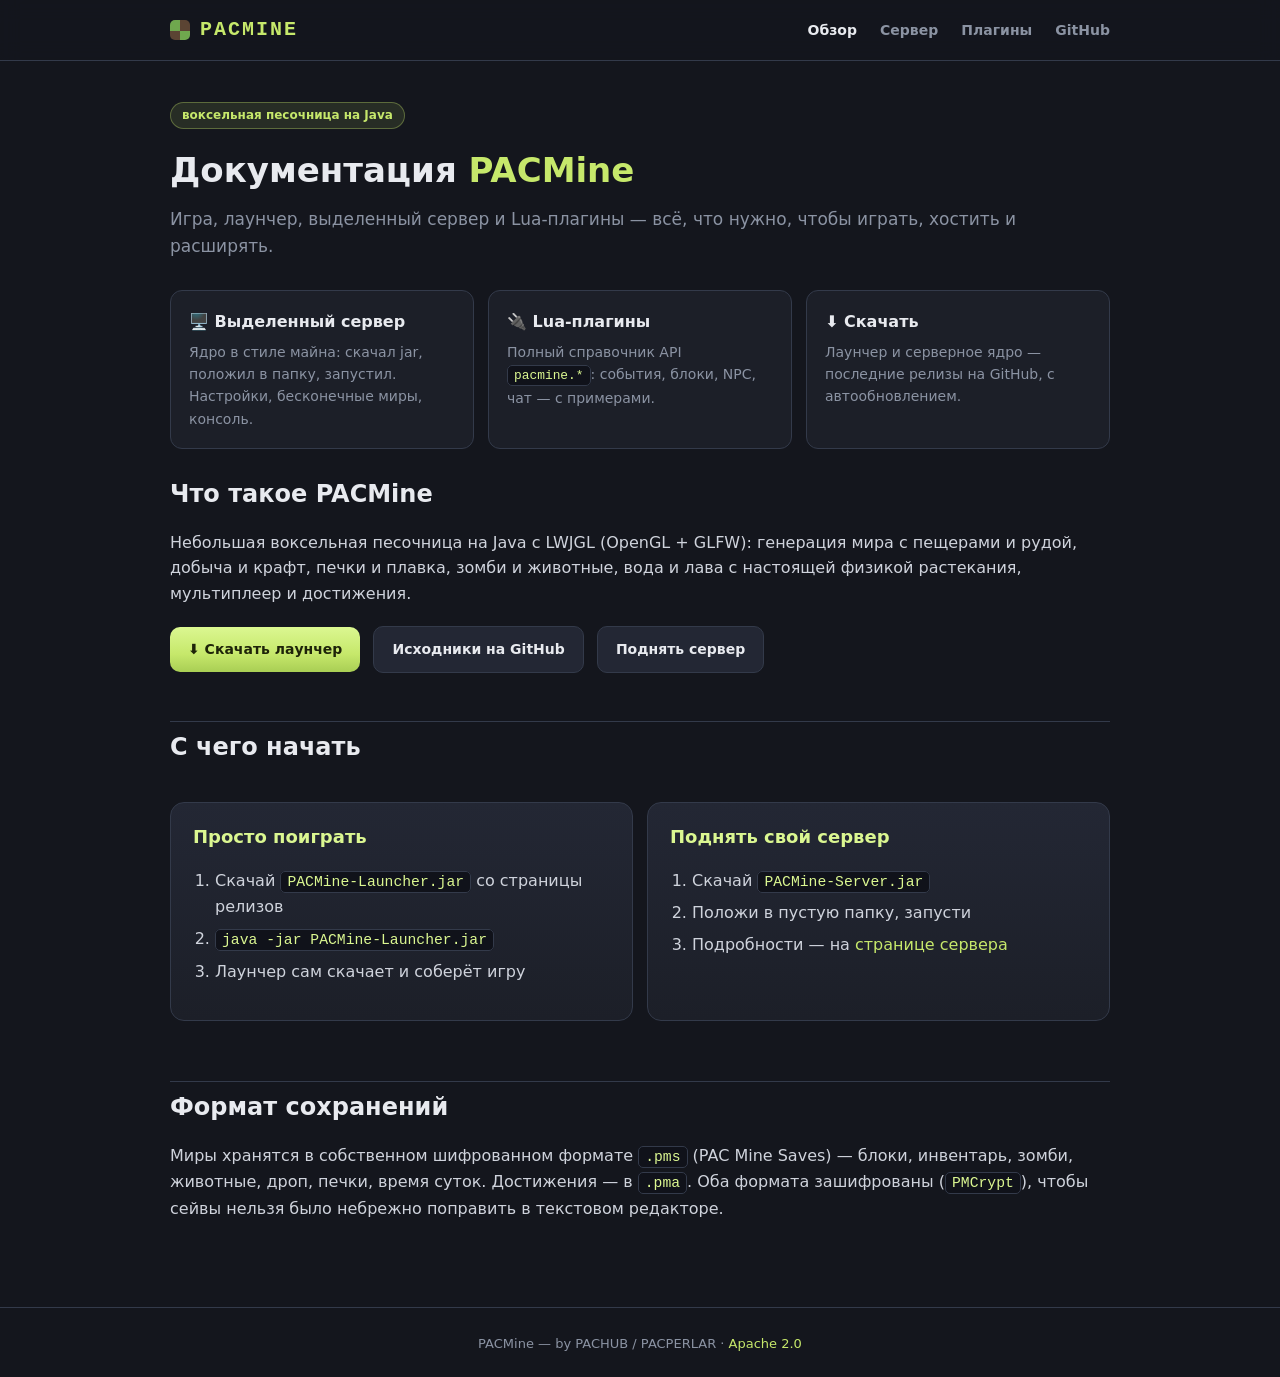
==== docs/index.html @ 01414388 "Add GitHub Pages docs site: server + Lua plugin reference Static site under docs/ (no Jekyll, plain " ====
<!doctype html>
<html lang="ru">
<head>
<meta charset="utf-8">
<meta name="viewport" content="width=device-width, initial-scale=1">
<title>PACMine — документация</title>
<link rel="stylesheet" href="style.css">
</head>
<body>
<header><div class="hrow">
  <div class="logo"><span class="px"></span>PACMINE</div>
  <nav>
    <a href="index.html" class="active">Обзор</a>
    <a href="server.html">Сервер</a>
    <a href="plugins.html">Плагины</a>
    <a href="https://github.com/PacHub228/PACMine" target="_blank">GitHub</a>
  </nav>
</div></header>

<div class="wrap">
  <div class="badge">воксельная песочница на Java</div>
  <h1>Документация <span class="accent">PACMine</span></h1>
  <p class="lead">Игра, лаунчер, выделенный сервер и Lua-плагины — всё, что нужно, чтобы играть, хостить и расширять.</p>

  <div class="grid">
    <a class="tile" href="server.html">
      <h3>🖥️ Выделенный сервер</h3>
      <p>Ядро в стиле майна: скачал jar, положил в папку, запустил. Настройки, бесконечные миры, консоль.</p>
    </a>
    <a class="tile" href="plugins.html">
      <h3>🔌 Lua-плагины</h3>
      <p>Полный справочник API <code>pacmine.*</code>: события, блоки, NPC, чат — с примерами.</p>
    </a>
    <a class="tile" href="https://github.com/PacHub228/PACMine/releases" target="_blank">
      <h3>⬇️ Скачать</h3>
      <p>Лаунчер и серверное ядро — последние релизы на GitHub, с автообновлением.</p>
    </a>
  </div>

  <h2>Что такое PACMine</h2>
  <p>
    Небольшая воксельная песочница на Java с LWJGL (OpenGL + GLFW): генерация мира с пещерами и рудой,
    добыча и крафт, печки и плавка, зомби и животные, вода и лава с настоящей физикой растекания,
    мультиплеер и достижения.
  </p>
  <div class="btn-row">
    <a class="btn primary" href="https://github.com/PacHub228/PACMine/releases" target="_blank">⬇ Скачать лаунчер</a>
    <a class="btn ghost" href="https://github.com/PacHub228/PACMine" target="_blank">Исходники на GitHub</a>
    <a class="btn ghost" href="server.html">Поднять сервер</a>
  </div>

  <h2>С чего начать</h2>
  <div class="grid two">
    <div class="card">
      <h3 style="margin-top:0">Просто поиграть</h3>
      <ol>
        <li>Скачай <code>PACMine-Launcher.jar</code> со страницы релизов</li>
        <li><code>java -jar PACMine-Launcher.jar</code></li>
        <li>Лаунчер сам скачает и соберёт игру</li>
      </ol>
    </div>
    <div class="card">
      <h3 style="margin-top:0">Поднять свой сервер</h3>
      <ol>
        <li>Скачай <code>PACMine-Server.jar</code></li>
        <li>Положи в пустую папку, запусти</li>
        <li>Подробности — на <a href="server.html">странице сервера</a></li>
      </ol>
    </div>
  </div>

  <h2>Формат сохранений</h2>
  <p>
    Миры хранятся в собственном шифрованном формате <code>.pms</code> (PAC Mine Saves) — блоки, инвентарь,
    зомби, животные, дроп, печки, время суток. Достижения — в <code>.pma</code>. Оба формата зашифрованы
    (<code>PMCrypt</code>), чтобы сейвы нельзя было небрежно поправить в текстовом редакторе.
  </p>
</div>

<footer>PACMine — by PACHUB / PACPERLAR · <a href="https://github.com/PacHub228/PACMine/blob/main/LICENSE">Apache 2.0</a></footer>
</body>
</html>
---- docs/style.css ----
:root {
  --bg: #14161d; --panel: #1c1f28; --panel2: #232734; --border: #333a4a;
  --accent: #c6e86b; --accent2: #dbf791; --text: #e8eaef; --sub: #8b93a3;
  --ink: #1e2409; --code-bg: #10121a;
}
* { box-sizing: border-box; }
html { scroll-behavior: smooth; }
body {
  margin: 0; background: var(--bg); color: var(--text);
  font-family: system-ui, -apple-system, 'Segoe UI', Roboto, sans-serif;
  line-height: 1.6;
}
a { color: var(--accent); text-decoration: none; }
a:hover { text-decoration: underline; }
header {
  position: sticky; top: 0; z-index: 10;
  background: #14161dee; backdrop-filter: blur(10px);
  border-bottom: 1px solid var(--border);
}
.hrow {
  max-width: 980px; margin: 0 auto; padding: 14px 20px;
  display: flex; justify-content: space-between; align-items: center; flex-wrap: wrap; gap: 10px;
}
.logo {
  display: flex; align-items: center; gap: 10px;
  font-family: ui-monospace, Consolas, monospace; font-weight: 800; font-size: 20px;
  color: var(--accent); letter-spacing: 2px;
}
.logo .px {
  width: 20px; height: 20px; border-radius: 5px;
  background: conic-gradient(from 90deg at 50% 55%, #6fa84e 0 25%, #5b4433 0 50%, #6fa84e 0 75%, #5b4433 0);
}
nav a { color: var(--sub); font-weight: 600; font-size: 14px; margin-left: 18px; }
nav a:hover, nav a.active { color: var(--text); text-decoration: none; }
.wrap { max-width: 980px; margin: 0 auto; padding: 40px 20px 70px; }
h1 { font-size: 34px; margin: 0 0 8px; }
h1 .accent, h2 .accent { color: var(--accent); }
.lead { color: var(--sub); font-size: 17px; margin: 0 0 30px; }
h2 { font-size: 24px; margin: 44px 0 14px; padding-top: 6px; border-top: 1px solid var(--border); }
h2:first-of-type { border-top: none; margin-top: 0; }
h3 { font-size: 18px; margin: 26px 0 10px; color: var(--accent2); }
p { color: #cfd3dc; }
ul, ol { color: #cfd3dc; padding-left: 22px; }
li { margin: 6px 0; }
code {
  background: var(--code-bg); border: 1px solid var(--border); border-radius: 5px;
  padding: 2px 6px; font-family: ui-monospace, Consolas, monospace; font-size: 0.92em; color: var(--accent2);
}
pre {
  background: var(--code-bg); border: 1px solid var(--border); border-radius: 10px;
  padding: 16px 18px; overflow-x: auto; font-size: 14px;
}
pre code { background: none; border: none; padding: 0; color: #d7dbe4; }
.card {
  background: linear-gradient(180deg, var(--panel2), var(--panel));
  border: 1px solid var(--border); border-radius: 14px; padding: 20px 22px; margin: 16px 0;
}
.grid { display: grid; grid-template-columns: repeat(3, 1fr); gap: 14px; margin: 20px 0; }
@media (max-width: 800px) { .grid { grid-template-columns: 1fr; } .grid.two { grid-template-columns: 1fr; } }
.grid.two { grid-template-columns: repeat(2, 1fr); }
.tile {
  background: var(--panel); border: 1px solid var(--border); border-radius: 12px; padding: 18px;
  transition: transform .15s, border-color .15s;
}
.tile:hover { transform: translateY(-2px); border-color: #4a5468; }
.tile h3 { margin: 0 0 6px; font-size: 16px; color: var(--text); }
.tile p { margin: 0; font-size: 14px; color: var(--sub); }
table { border-collapse: collapse; width: 100%; margin: 14px 0; font-size: 14px; }
th, td { text-align: left; padding: 9px 12px; border-bottom: 1px solid var(--border); vertical-align: top; }
th { color: var(--sub); font-size: 12px; text-transform: uppercase; letter-spacing: .5px; }
td code { white-space: nowrap; }
.btn {
  display: inline-flex; align-items: center; gap: 8px; padding: 11px 18px; border-radius: 10px;
  font-weight: 700; font-size: 14px; margin: 4px 8px 4px 0;
}
.btn.primary { background: linear-gradient(180deg, var(--accent2), var(--accent) 60%, #a9ce54); color: var(--ink); }
.btn.primary:hover { text-decoration: none; filter: brightness(1.05); }
.btn.ghost { background: var(--panel2); border: 1px solid var(--border); color: var(--text); }
.btn.ghost:hover { text-decoration: none; background: #2a3040; }
.badge {
  display: inline-block; background: #c6e86b1c; color: var(--accent); border: 1px solid #c6e86b55;
  border-radius: 999px; padding: 3px 11px; font-size: 12px; font-weight: 700; margin-bottom: 14px;
}
.note {
  border-left: 3px solid var(--accent); background: #c6e86b0f; border-radius: 0 8px 8px 0;
  padding: 10px 16px; color: #cfd3dc; font-size: 14px; margin: 16px 0;
}
footer {
  border-top: 1px solid var(--border); color: var(--sub); font-size: 13px;
  text-align: center; padding: 26px 20px;
}
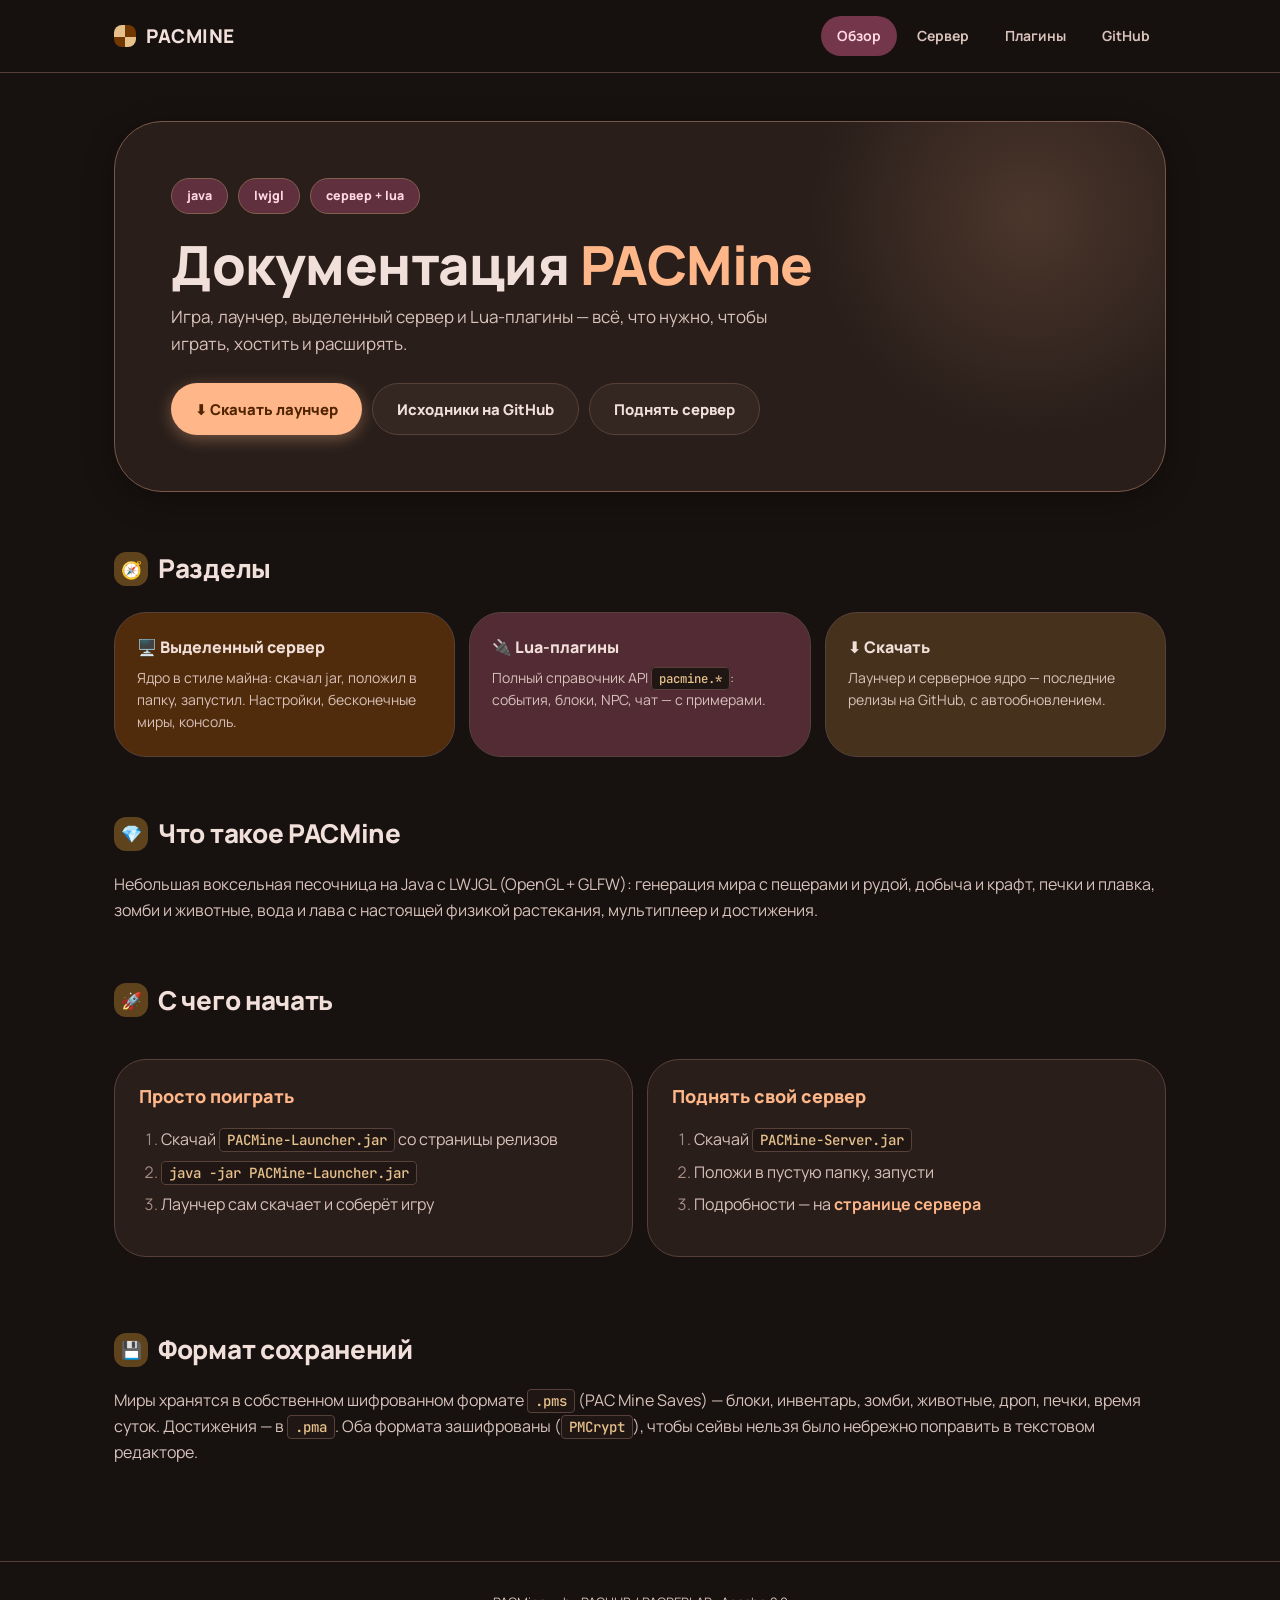
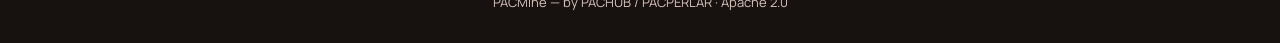
==== commit 322300df: "Restyle docs site to match pacperlar.online design language Warm dark Material-3 token system (peach" ====
--- a/docs/index.html
+++ b/docs/index.html
@@ -18,41 +18,50 @@
 </div></header>
 
 <div class="wrap">
-  <div class="badge">воксельная песочница на Java</div>
-  <h1>Документация <span class="accent">PACMine</span></h1>
-  <p class="lead">Игра, лаунчер, выделенный сервер и Lua-плагины — всё, что нужно, чтобы играть, хостить и расширять.</p>
+  <div class="hero">
+    <div class="hero-box">
+      <div class="chips">
+        <span class="chip">java</span>
+        <span class="chip">lwjgl</span>
+        <span class="chip">сервер + lua</span>
+      </div>
+      <h1>Документация <span class="accent">PACMine</span></h1>
+      <p class="lead">Игра, лаунчер, выделенный сервер и Lua-плагины — всё, что нужно, чтобы играть, хостить и расширять.</p>
+      <div class="btn-row">
+        <a class="btn btn-pri" href="https://github.com/PacHub228/PACMine/releases" target="_blank">⬇ Скачать лаунчер</a>
+        <a class="btn btn-ton" href="https://github.com/PacHub228/PACMine" target="_blank">Исходники на GitHub</a>
+        <a class="btn btn-ton" href="server.html">Поднять сервер</a>
+      </div>
+    </div>
+  </div>
 
+  <h2><span class="ic">🧭</span>Разделы</h2>
   <div class="grid">
-    <a class="tile" href="server.html">
+    <a class="tile t-primary" href="server.html">
       <h3>🖥️ Выделенный сервер</h3>
       <p>Ядро в стиле майна: скачал jar, положил в папку, запустил. Настройки, бесконечные миры, консоль.</p>
     </a>
-    <a class="tile" href="plugins.html">
+    <a class="tile t-secondary" href="plugins.html">
       <h3>🔌 Lua-плагины</h3>
       <p>Полный справочник API <code>pacmine.*</code>: события, блоки, NPC, чат — с примерами.</p>
     </a>
-    <a class="tile" href="https://github.com/PacHub228/PACMine/releases" target="_blank">
+    <a class="tile t-tertiary" href="https://github.com/PacHub228/PACMine/releases" target="_blank">
       <h3>⬇️ Скачать</h3>
       <p>Лаунчер и серверное ядро — последние релизы на GitHub, с автообновлением.</p>
     </a>
   </div>
 
-  <h2>Что такое PACMine</h2>
+  <h2><span class="ic">💎</span>Что такое PACMine</h2>
   <p>
     Небольшая воксельная песочница на Java с LWJGL (OpenGL + GLFW): генерация мира с пещерами и рудой,
     добыча и крафт, печки и плавка, зомби и животные, вода и лава с настоящей физикой растекания,
     мультиплеер и достижения.
   </p>
-  <div class="btn-row">
-    <a class="btn primary" href="https://github.com/PacHub228/PACMine/releases" target="_blank">⬇ Скачать лаунчер</a>
-    <a class="btn ghost" href="https://github.com/PacHub228/PACMine" target="_blank">Исходники на GitHub</a>
-    <a class="btn ghost" href="server.html">Поднять сервер</a>
-  </div>
 
-  <h2>С чего начать</h2>
+  <h2><span class="ic">🚀</span>С чего начать</h2>
   <div class="grid two">
     <div class="card">
-      <h3 style="margin-top:0">Просто поиграть</h3>
+      <h3>Просто поиграть</h3>
       <ol>
         <li>Скачай <code>PACMine-Launcher.jar</code> со страницы релизов</li>
         <li><code>java -jar PACMine-Launcher.jar</code></li>
@@ -60,16 +69,16 @@
       </ol>
     </div>
     <div class="card">
-      <h3 style="margin-top:0">Поднять свой сервер</h3>
+      <h3>Поднять свой сервер</h3>
       <ol>
         <li>Скачай <code>PACMine-Server.jar</code></li>
         <li>Положи в пустую папку, запусти</li>
-        <li>Подробности — на <a href="server.html">странице сервера</a></li>
+        <li>Подробности — на <a class="link" href="server.html">странице сервера</a></li>
       </ol>
     </div>
   </div>
 
-  <h2>Формат сохранений</h2>
+  <h2><span class="ic">💾</span>Формат сохранений</h2>
   <p>
     Миры хранятся в собственном шифрованном формате <code>.pms</code> (PAC Mine Saves) — блоки, инвентарь,
     зомби, животные, дроп, печки, время суток. Достижения — в <code>.pma</code>. Оба формата зашифрованы
--- a/docs/style.css
+++ b/docs/style.css
@@ -1,91 +1,165 @@
+@import url('https://fonts.googleapis.com/css2?family=Manrope:wght@400;500;600;700;800;900&family=JetBrains+Mono:wght@500;700&display=swap');
+
 :root {
-  --bg: #14161d; --panel: #1c1f28; --panel2: #232734; --border: #333a4a;
-  --accent: #c6e86b; --accent2: #dbf791; --text: #e8eaef; --sub: #8b93a3;
-  --ink: #1e2409; --code-bg: #10121a;
+  --r-xs: 4px; --r-sm: 8px; --r-md: 12px; --r-lg: 16px; --r-xl: 28px; --r-2xl: 32px; --r-3xl: 48px; --r-full: 9999px;
+
+  --c-orange: #f6a14e; --c-coral: #ea7466; --c-pink: #e94e87; --c-peach: #3b2721;
+  --c-primary: #ffb689; --c-on-primary: #512400; --c-primary-container: #713800; --c-on-primary-container: #ffdbc7;
+  --c-secondary: #ffb0c7; --c-on-secondary: #552033; --c-secondary-container: #74364a; --c-on-secondary-container: #ffd8e3;
+  --c-tertiary: #e7c18c; --c-on-tertiary: #422c08; --c-tertiary-container: #5e431d; --c-on-tertiary-container: #ffddb1;
+  --c-surface: #17110f; --c-on-surface: #f1dfda; --c-on-surface-v: #d8c2ba;
+  --c-surface-lo: #201714; --c-surface-md: #291e1a; --c-surface-hi: #342620; --c-surface-xhi: #423129;
+  --c-outline: #a58b82; --c-outline-v: #574139;
+
+  --f-brand: "Manrope", system-ui, sans-serif;
+  --f-mono: "JetBrains Mono", Consolas, monospace;
 }
 * { box-sizing: border-box; }
 html { scroll-behavior: smooth; }
 body {
-  margin: 0; background: var(--bg); color: var(--text);
-  font-family: system-ui, -apple-system, 'Segoe UI', Roboto, sans-serif;
-  line-height: 1.6;
+  margin: 0; min-height: 100dvh; background: var(--c-surface); color: var(--c-on-surface);
+  font-family: var(--f-brand); font-size: 16px; line-height: 1.6; -webkit-font-smoothing: antialiased;
+  overflow-x: hidden;
 }
-a { color: var(--accent); text-decoration: none; }
-a:hover { text-decoration: underline; }
+::selection { background: var(--c-primary); color: var(--c-on-primary); }
+a { color: inherit; text-decoration: none; }
+a.link { color: var(--c-primary); font-weight: 700; }
+a.link:hover { text-decoration: underline; }
+
 header {
   position: sticky; top: 0; z-index: 10;
-  background: #14161dee; backdrop-filter: blur(10px);
-  border-bottom: 1px solid var(--border);
+  background: color-mix(in srgb, var(--c-surface) 88%, transparent);
+  backdrop-filter: blur(10px); border-bottom: 1px solid var(--c-outline-v);
 }
 .hrow {
-  max-width: 980px; margin: 0 auto; padding: 14px 20px;
+  max-width: 1100px; margin: 0 auto; padding: 16px 24px;
   display: flex; justify-content: space-between; align-items: center; flex-wrap: wrap; gap: 10px;
 }
 .logo {
   display: flex; align-items: center; gap: 10px;
-  font-family: ui-monospace, Consolas, monospace; font-weight: 800; font-size: 20px;
-  color: var(--accent); letter-spacing: 2px;
+  font-weight: 900; font-size: 19px; letter-spacing: .5px; color: var(--c-on-surface);
 }
 .logo .px {
-  width: 20px; height: 20px; border-radius: 5px;
-  background: conic-gradient(from 90deg at 50% 55%, #6fa84e 0 25%, #5b4433 0 50%, #6fa84e 0 75%, #5b4433 0);
+  width: 22px; height: 22px; border-radius: var(--r-sm);
+  background: conic-gradient(from 90deg at 50% 55%, var(--c-tertiary) 0 25%, var(--c-primary-container) 0 50%, var(--c-tertiary) 0 75%, var(--c-primary-container) 0);
 }
-nav a { color: var(--sub); font-weight: 600; font-size: 14px; margin-left: 18px; }
-nav a:hover, nav a.active { color: var(--text); text-decoration: none; }
-.wrap { max-width: 980px; margin: 0 auto; padding: 40px 20px 70px; }
-h1 { font-size: 34px; margin: 0 0 8px; }
-h1 .accent, h2 .accent { color: var(--accent); }
-.lead { color: var(--sub); font-size: 17px; margin: 0 0 30px; }
-h2 { font-size: 24px; margin: 44px 0 14px; padding-top: 6px; border-top: 1px solid var(--border); }
-h2:first-of-type { border-top: none; margin-top: 0; }
-h3 { font-size: 18px; margin: 26px 0 10px; color: var(--accent2); }
-p { color: #cfd3dc; }
-ul, ol { color: #cfd3dc; padding-left: 22px; }
-li { margin: 6px 0; }
+nav { display: flex; align-items: center; gap: 4px; }
+nav a {
+  color: var(--c-on-surface-v); font-weight: 700; font-size: 14px;
+  padding: 9px 16px; border-radius: var(--r-full); transition: background .2s, color .2s;
+}
+nav a:hover { background: var(--c-surface-hi); color: var(--c-on-surface); text-decoration: none; }
+nav a.active { background: var(--c-secondary-container); color: var(--c-on-secondary-container); }
+
+.wrap { max-width: 1100px; margin: 0 auto; padding: 0 24px 80px; }
+
+.hero {
+  padding: 48px 0 12px;
+}
+.hero-box {
+  border-radius: var(--r-3xl); background: var(--c-surface-md);
+  border: 1px solid color-mix(in srgb, var(--c-primary) 20%, var(--c-outline-v));
+  padding: clamp(28px, 5vw, 56px); position: relative; overflow: hidden;
+  box-shadow: 0 8px 32px rgba(0,0,0,.25);
+}
+.hero-box::before {
+  content: ""; position: absolute; top: -40%; right: -10%; width: min(480px, 70vw); aspect-ratio: 1;
+  background: radial-gradient(circle, color-mix(in srgb, var(--c-primary) 16%, transparent), transparent 65%);
+  pointer-events: none;
+}
+.hero-box > * { position: relative; z-index: 1; }
+
+.chips { display: flex; flex-wrap: wrap; gap: 10px; margin-bottom: 22px; }
+.chip {
+  height: 36px; display: inline-flex; align-items: center; padding: 0 15px;
+  border-radius: var(--r-full); border: 1px solid color-mix(in srgb, var(--c-primary) 25%, var(--c-outline-v));
+  background: color-mix(in srgb, var(--c-secondary-container) 75%, transparent);
+  color: var(--c-on-secondary-container); font-weight: 800; font-size: .78rem;
+}
+
+h1 { font-size: clamp(36px, 6vw, 54px); font-weight: 900; line-height: 1.05; margin: 0 0 10px; letter-spacing: -.5px; }
+h1 .accent { color: var(--c-primary); }
+.lead { color: var(--c-on-surface-v); font-size: 17px; max-width: 640px; margin: 0 0 26px; }
+
+.btn-row { display: flex; flex-wrap: wrap; gap: 10px; }
+.btn {
+  position: relative; min-height: 52px; display: inline-flex; align-items: center; justify-content: center;
+  gap: 8px; padding: 0 24px; border-radius: var(--r-full); font-weight: 800; font-size: .93rem;
+  transition: transform .25s cubic-bezier(.2,.8,.2,1), box-shadow .2s, filter .2s;
+}
+.btn:hover { transform: translateY(-2px); text-decoration: none; }
+.btn-pri { background: var(--c-primary); color: var(--c-on-primary); box-shadow: 0 4px 16px color-mix(in srgb, var(--c-primary) 35%, transparent); }
+.btn-ton { background: var(--c-surface-hi); color: var(--c-on-surface); border: 1px solid var(--c-outline-v); }
+.btn-ton:hover { background: var(--c-surface-xhi); }
+
+h2 {
+  display: flex; align-items: center; gap: 10px;
+  font-size: 26px; font-weight: 900; margin: 56px 0 18px; letter-spacing: -.3px;
+}
+h2:first-of-type { margin-top: 44px; }
+h2 .ic {
+  display: inline-flex; align-items: center; justify-content: center; width: 34px; height: 34px;
+  border-radius: var(--r-md); background: var(--c-tertiary-container); color: var(--c-on-tertiary-container);
+  font-size: 17px; flex-shrink: 0;
+}
+h3 { font-size: 18px; font-weight: 800; margin: 26px 0 10px; color: var(--c-primary); }
+p { color: var(--c-on-surface-v); }
+ul, ol { color: var(--c-on-surface-v); padding-left: 22px; }
+li { margin: 7px 0; }
+li::marker { color: var(--c-outline); }
+
 code {
-  background: var(--code-bg); border: 1px solid var(--border); border-radius: 5px;
-  padding: 2px 6px; font-family: ui-monospace, Consolas, monospace; font-size: 0.92em; color: var(--accent2);
+  font-family: var(--f-mono); font-size: .88em; font-weight: 500;
+  background: var(--c-surface-lo); border: 1px solid var(--c-outline-v); border-radius: var(--r-xs);
+  padding: 2px 7px; color: var(--c-tertiary);
 }
 pre {
-  background: var(--code-bg); border: 1px solid var(--border); border-radius: 10px;
-  padding: 16px 18px; overflow-x: auto; font-size: 14px;
+  background: var(--c-surface-lo); border: 1px solid var(--c-outline-v); border-radius: var(--r-lg);
+  padding: 18px 20px; overflow-x: auto; font-size: 14px;
 }
-pre code { background: none; border: none; padding: 0; color: #d7dbe4; }
+pre code { background: none; border: none; padding: 0; color: var(--c-on-surface); font-weight: 400; }
+
+.grid { display: grid; grid-template-columns: repeat(3, 1fr); gap: 14px; margin: 22px 0; }
+.grid.two { grid-template-columns: repeat(2, 1fr); }
+@media (max-width: 800px) { .grid, .grid.two { grid-template-columns: 1fr; } }
+
+.tile {
+  border-radius: var(--r-2xl); padding: 22px; border: 1px solid var(--c-outline-v);
+  transition: transform .25s cubic-bezier(.2,.8,.2,1), box-shadow .25s;
+  display: block;
+}
+.tile:hover { transform: translateY(-4px); box-shadow: 0 12px 40px rgba(0,0,0,.3); text-decoration: none; }
+.tile.t-primary { background: color-mix(in srgb, var(--c-primary-container) 55%, var(--c-surface-md)); }
+.tile.t-secondary { background: color-mix(in srgb, var(--c-secondary-container) 55%, var(--c-surface-md)); }
+.tile.t-tertiary { background: color-mix(in srgb, var(--c-tertiary-container) 55%, var(--c-surface-md)); }
+.tile h3 { margin: 0 0 6px; font-size: 16px; color: var(--c-on-surface); }
+.tile p { margin: 0; font-size: 14px; color: var(--c-on-surface-v); }
+
 .card {
-  background: linear-gradient(180deg, var(--panel2), var(--panel));
-  border: 1px solid var(--border); border-radius: 14px; padding: 20px 22px; margin: 16px 0;
+  background: var(--c-surface-md); border: 1px solid var(--c-outline-v); border-radius: var(--r-2xl);
+  padding: 22px 24px; margin: 16px 0;
 }
-.grid { display: grid; grid-template-columns: repeat(3, 1fr); gap: 14px; margin: 20px 0; }
-@media (max-width: 800px) { .grid { grid-template-columns: 1fr; } .grid.two { grid-template-columns: 1fr; } }
-.grid.two { grid-template-columns: repeat(2, 1fr); }
-.tile {
-  background: var(--panel); border: 1px solid var(--border); border-radius: 12px; padding: 18px;
-  transition: transform .15s, border-color .15s;
+.card h3 { margin-top: 0; }
+
+table { border-collapse: separate; border-spacing: 0; width: 100%; margin: 16px 0; font-size: 14px; }
+th, td { text-align: left; padding: 11px 14px; border-bottom: 1px solid var(--c-outline-v); vertical-align: top; }
+th { color: var(--c-on-surface-v); font-size: 11px; text-transform: uppercase; letter-spacing: .6px; font-weight: 800; }
+td code { white-space: nowrap; }
+tr:last-child td { border-bottom: none; }
+
+.note {
+  border-left: 3px solid var(--c-primary); background: color-mix(in srgb, var(--c-primary-container) 25%, transparent);
+  border-radius: 0 var(--r-lg) var(--r-lg) 0; padding: 14px 18px; color: var(--c-on-surface-v); font-size: 14px; margin: 18px 0;
 }
-.tile:hover { transform: translateY(-2px); border-color: #4a5468; }
-.tile h3 { margin: 0 0 6px; font-size: 16px; color: var(--text); }
-.tile p { margin: 0; font-size: 14px; color: var(--sub); }
-table { border-collapse: collapse; width: 100%; margin: 14px 0; font-size: 14px; }
-th, td { text-align: left; padding: 9px 12px; border-bottom: 1px solid var(--border); vertical-align: top; }
-th { color: var(--sub); font-size: 12px; text-transform: uppercase; letter-spacing: .5px; }
-td code { white-space: nowrap; }
-.btn {
-  display: inline-flex; align-items: center; gap: 8px; padding: 11px 18px; border-radius: 10px;
-  font-weight: 700; font-size: 14px; margin: 4px 8px 4px 0;
+
+.badge {
+  display: inline-flex; align-items: center; height: 34px; padding: 0 16px; margin-bottom: 18px;
+  border-radius: var(--r-full); background: color-mix(in srgb, var(--c-tertiary-container) 70%, transparent);
+  color: var(--c-on-tertiary-container); font-size: 13px; font-weight: 800;
+  border: 1px solid color-mix(in srgb, var(--c-tertiary) 30%, var(--c-outline-v));
 }
-.btn.primary { background: linear-gradient(180deg, var(--accent2), var(--accent) 60%, #a9ce54); color: var(--ink); }
-.btn.primary:hover { text-decoration: none; filter: brightness(1.05); }
-.btn.ghost { background: var(--panel2); border: 1px solid var(--border); color: var(--text); }
-.btn.ghost:hover { text-decoration: none; background: #2a3040; }
-.badge {
-  display: inline-block; background: #c6e86b1c; color: var(--accent); border: 1px solid #c6e86b55;
-  border-radius: 999px; padding: 3px 11px; font-size: 12px; font-weight: 700; margin-bottom: 14px;
+
+footer {
+  border-top: 1px solid var(--c-outline-v); color: var(--c-on-surface-v); font-size: 13px;
+  text-align: center; padding: 30px 20px;
 }
-.note {
-  border-left: 3px solid var(--accent); background: #c6e86b0f; border-radius: 0 8px 8px 0;
-  padding: 10px 16px; color: #cfd3dc; font-size: 14px; margin: 16px 0;
-}
-footer {
-  border-top: 1px solid var(--border); color: var(--sub); font-size: 13px;
-  text-align: center; padding: 26px 20px;
-}
